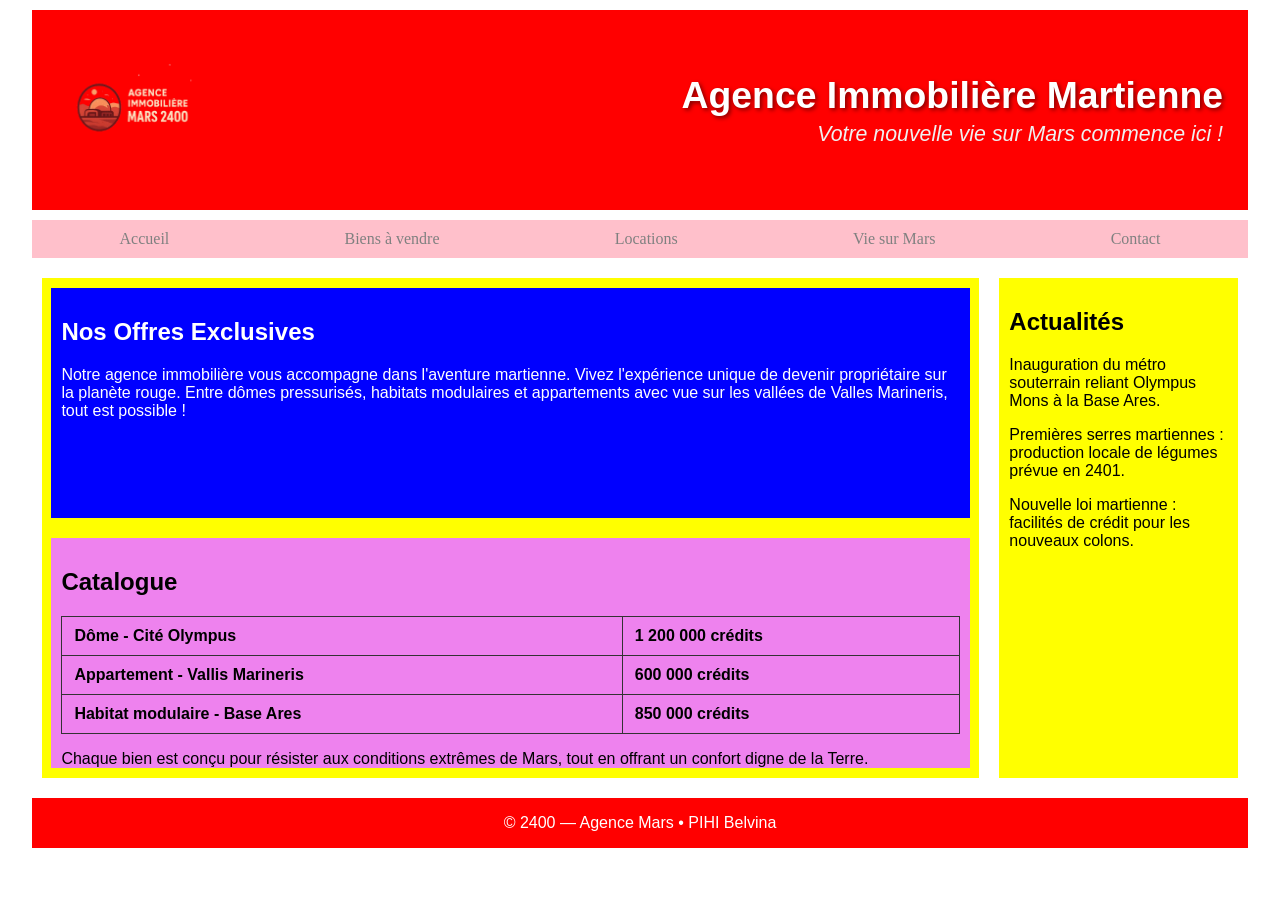
==== index.html @ 90ddd616 "first commit" ====
<!DOCTYPE html>
<html lang="fr">
<head>
    <meta charset="UTF-8">
    <meta name="viewport" content="width=device-width, initial-scale=1.0">
    <meta name="description" content="Agence immobilière martienne - Vente et location de biens sur Mars">
    <meta name="author" content="PIHI Belvina">
    <meta name="keywords" content="Mars, immobilier, agence, location, vente, habitat martien">
    <title>Agence Immobilière Martienne - Votre nouvelle vie sur Mars</title>
    <link rel="stylesheet" href="style.css" type="text/css">
</head>

<body>
    <div id="global">
        <div id="entete">
            <div id="logo">
                <img src="logo-sans-fond-blanc.png" alt="Logo de l'Agence Immobilière Martienne" width="300" />
            </div>
            
            <div id="texte-entete">
                <h1>Agence Immobilière Martienne</h1>
                <p class="slogan">Votre nouvelle vie sur Mars commence ici !</p>
            </div>
        </div>

        <div id="navigation">
            <ul>
                <li><a href="index.html">Accueil</a></li>
                <li><a href="page/biens.html">Biens à vendre</a></li>
                <li><a href="page/locations.html">Locations</a></li>
                <li><a href="page/vie.html">Vie sur Mars</a></li>
                <li><a href="page/contact.html">Contact</a></li>
            </ul>
        </div>

        <div id="midpage">
            
            <div id="contenu">
                <div id="info1">
                    <h2>Nos Offres Exclusives</h2>
                    <p>
                        Notre agence immobilière vous accompagne dans l'aventure martienne.  
                        Vivez l'expérience unique de devenir propriétaire sur la planète rouge.  
                        Entre dômes pressurisés, habitats modulaires et appartements avec vue  
                        sur les vallées de Valles Marineris, tout est possible !
                    </p>
                </div>
                
                <div id="info2">
                    <h2>Catalogue</h2>
                    
                    <table border="1">
                        <tr>
                            <td>Dôme - Cité Olympus</td>
                            <td>1 200 000 crédits</td>
                        </tr>
                        <tr>
                            <td>Appartement - Vallis Marineris</td>
                            <td>600 000 crédits</td>
                        </tr>
                        <tr>
                            <td>Habitat modulaire - Base Ares</td>
                            <td>850 000 crédits</td>
                        </tr>
                    </table>
                    
                    <p>
                        Chaque bien est conçu pour résister aux conditions extrêmes de Mars,  
                        tout en offrant un confort digne de la Terre.
                    </p>
                </div>
            </div>
            <div id="aside">
                <h2>Actualités</h2>
                <p>Inauguration du métro souterrain reliant Olympus Mons à la Base Ares.</p>
                <p>Premières serres martiennes : production locale de légumes prévue en 2401.</p>
                <p>Nouvelle loi martienne : facilités de crédit pour les nouveaux colons.</p>
            </div>
        </div>
        <div id="pied">
            <p>© 2400 — Agence Mars • PIHI Belvina</p>
        </div>
    </div>
</body>
</html>
---- style.css ----
@font-face {
    font-family: 'permanent_markerregular';
    src: url('PermanentMarker-webfont.eot');
    src: url('PermanentMarker-webfont.eot?#iefix') format('embedded-opentype'),
         url('PermanentMarker-webfont.woff2') format('woff2'),
         url('PermanentMarker-webfont.woff') format('woff'),
         url('PermanentMarker-webfont.ttf') format('truetype'),
         url('PermanentMarker-webfont.svg#permanent_markerregular') format('svg');
    font-weight: normal;
    font-style: normal;
}

body {
    background: url("../img/arriere-plan-flou.jpg") fixed repeat top left;
    margin: 0;
    padding: 0;
    font-family: Arial, sans-serif;
}

#global {
    width: 95%;
    display: flex;
    margin: 10px auto;
    flex-direction: column;
    gap: 10px;
}


#entete {
    background-color: red;
    padding: 25px;
    display: flex;
    align-items: center;
    justify-content: space-between;
    height: 150px;
}


#logo img {
    max-height: 100px;
    width: auto;
}


#texte-entete {
    text-align: right;
    color: white;
    flex: 1;
    margin-left: 20px;
}

#texte-entete h1 {
    font-size: 28pt;
    color: white;
    margin: 0;
    text-shadow: 2px 2px 4px rgba(0,0,0,0.5);
}

.slogan {
    font-size: 16pt;
    font-style: italic;
    margin: 5px 0 0 0;
    color: #f0f0f0;
}


#navigation {
    width: 100%;
    background-color: pink;
    text-align: center;
}

#navigation ul {
    list-style-type: none;
    display: flex;
    justify-content: space-around;
    font-family: 'permanent_markerregular';
    margin: 0;
    padding: 10px 0;
    background: none;
    width: 100%;
}


#navigation a {
    text-decoration: none;
    color: grey;
    padding: 8px 15px;
    border-radius: 6px;
    transition: 0.3s ease;
}


#navigation a:hover {
    color: white;
    background-color: #b93f2b;
}

#midpage {
    display: flex;
    justify-content: space-between;
    background-color: none;
    padding: 10px;
    gap: 20px;
    width: 100%;
    box-sizing: border-box;
    min-height: 500px;
}

#contenu {
    background-color: yellow;
    display: flex;
    flex-direction: column;
    justify-content: space-around;
    align-items: center;
    min-height: 500px;
    width: 100%;
}

#info1 {
    background-color: blue;
    height: 230px;
    width: 98%;
    padding: 10px;
    box-sizing: border-box;
    color: white;
}

#info2 {
    background-color: violet;
    height: 230px;
    width: 98%;
    padding: 10px;
    box-sizing: border-box;
}

#info2 table {
    width: 100%;
    border-collapse: collapse;
    margin-top: 10px;
    font-weight: bold;
}

#info2 td, #info2 th {
    border: 1px solid #333;
    padding: 10px 12px;
    text-align: left;
}


#aside {
    background-color: yellow;
    height: 100%;
    width: 25%;
    min-height: 500px;
    padding: 10px;
    box-sizing: border-box;
}

#pied {
    background-color: red;
    text-align: center;
    height: 50px;
    display: flex;
    align-items: center;
    justify-content: center;
    color: white;
}
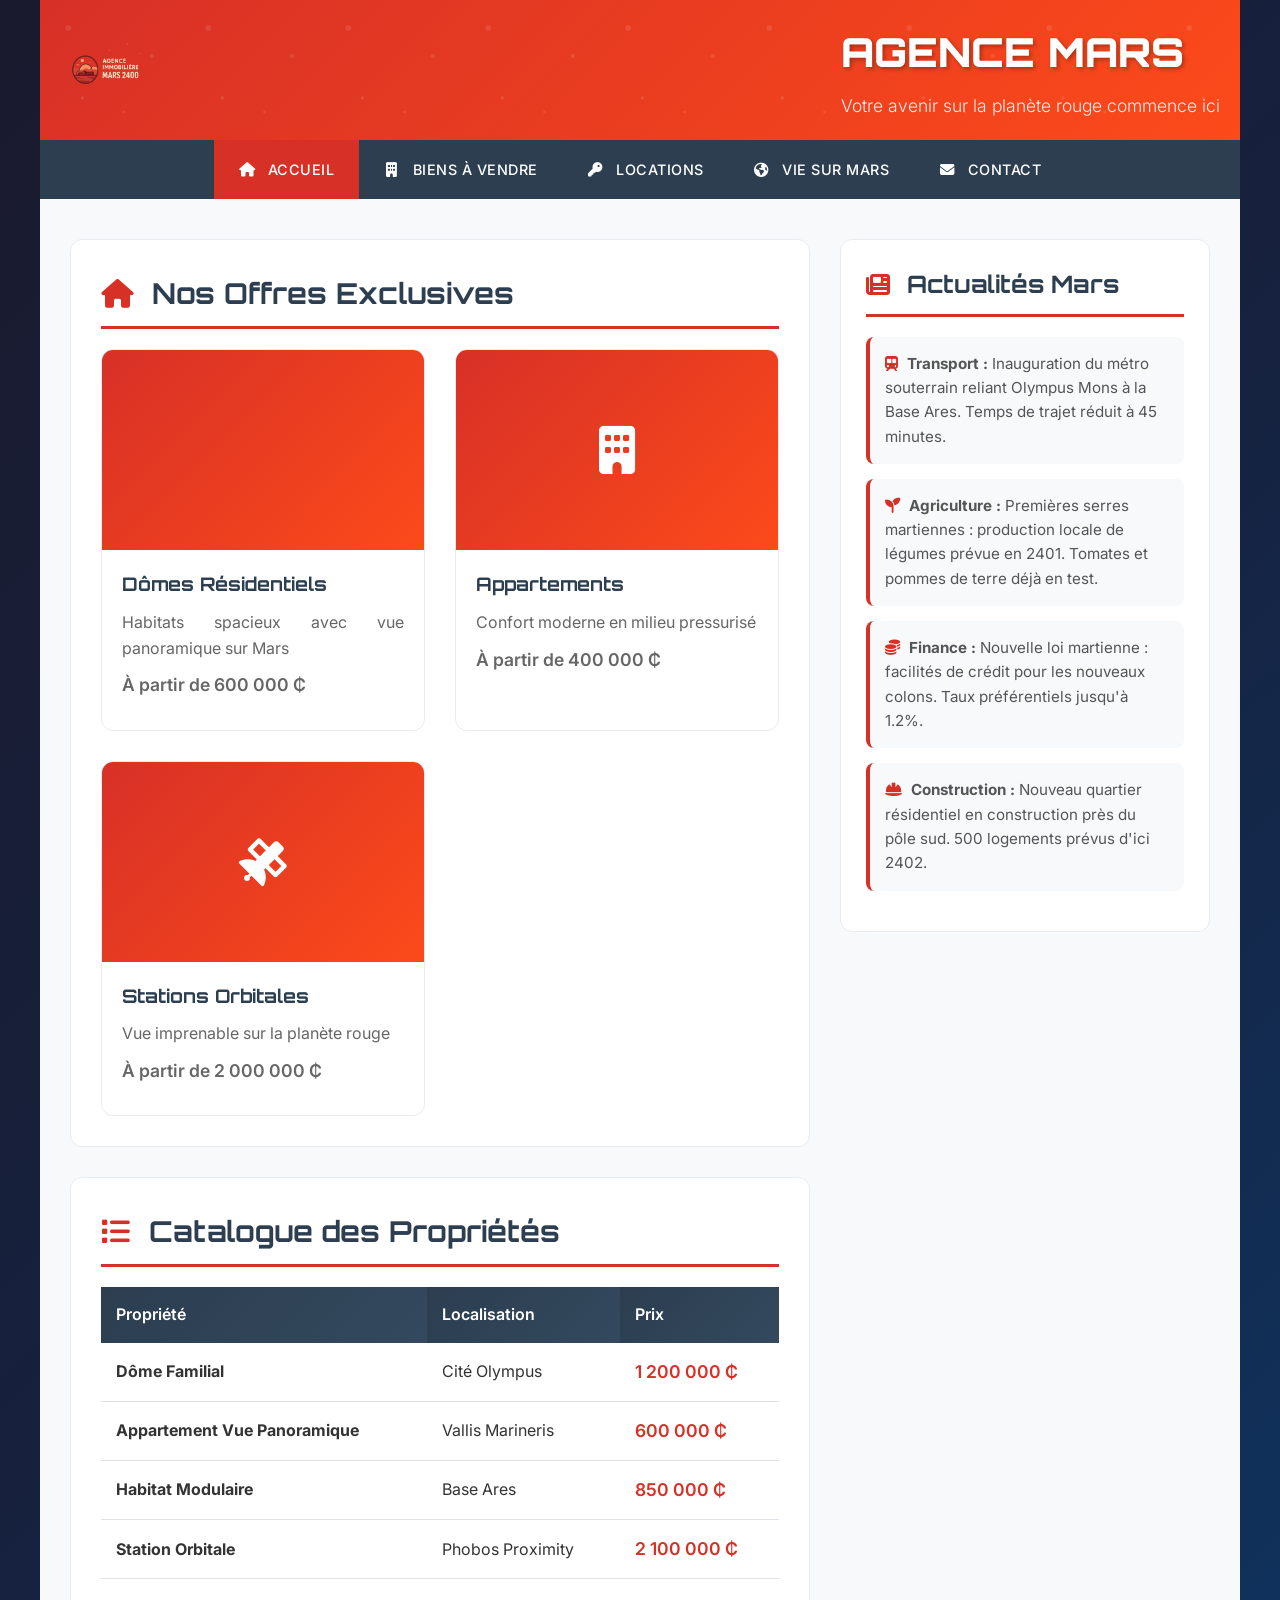
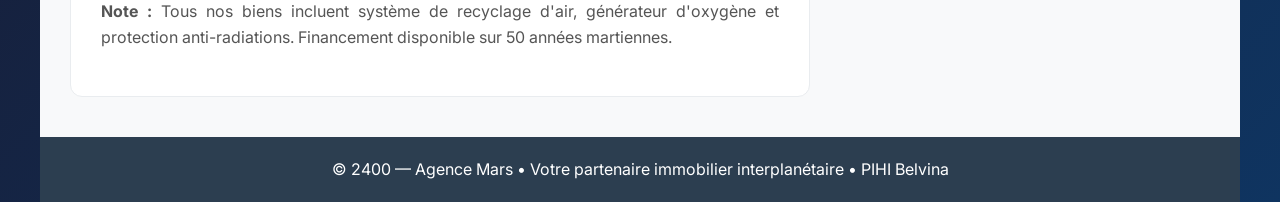
==== commit 49d7b845: "add burger menu" ====
--- a/index.html
+++ b/index.html
@@ -1,85 +1,148 @@
 <!DOCTYPE html>
 <html lang="fr">
 <head>
+    <meta name="description" content="Agence Mars - Votre partenaire immobilier sur la planète rouge">
+    <meta name="author" content="PIHI Belvina">
+    <meta name="keywords" content="Immobilier Mars, Dômes, Habitats, Planète rouge">
     <meta charset="UTF-8">
     <meta name="viewport" content="width=device-width, initial-scale=1.0">
-    <meta name="description" content="Agence immobilière martienne - Vente et location de biens sur Mars">
-    <meta name="author" content="PIHI Belvina">
-    <meta name="keywords" content="Mars, immobilier, agence, location, vente, habitat martien">
-    <title>Agence Immobilière Martienne - Votre nouvelle vie sur Mars</title>
-    <link rel="stylesheet" href="style.css" type="text/css">
+    <link rel="icon" href="favicon.ico" type="image/x-icon">
+    <link rel="stylesheet" href="https://cdnjs.cloudflare.com/ajax/libs/font-awesome/6.4.0/css/all.min.css">
+    <link rel="stylesheet" href="css/style.css">
+    <title>Agence Mars - Immobilier sur la Planète Rouge</title>
 </head>
-
 <body>
     <div id="global">
-        <div id="entete">
-            <div id="logo">
-                <img src="logo-sans-fond-blanc.png" alt="Logo de l'Agence Immobilière Martienne" width="300" />
+        <header id="entete">
+            <div class="header-content">
+                <div id="logo">
+                    <img src="./logo-sans-fond-blanc.png" alt="Logo Agence Mars"/>
+                </div>
+                <div class="header-text">
+                    <h1>AGENCE MARS</h1>
+                    <p>Votre avenir sur la planète rouge commence ici</p>
+                </div>
+                <button class="menu-toggle" aria-label="Menu">
+                    <i class="fas fa-bars"></i>
+                </button>
             </div>
-            
-            <div id="texte-entete">
-                <h1>Agence Immobilière Martienne</h1>
-                <p class="slogan">Votre nouvelle vie sur Mars commence ici !</p>
-            </div>
-        </div>
+        </header>
 
-        <div id="navigation">
+        <nav id="navigation">
             <ul>
-                <li><a href="index.html">Accueil</a></li>
-                <li><a href="page/biens.html">Biens à vendre</a></li>
-                <li><a href="page/locations.html">Locations</a></li>
-                <li><a href="page/vie.html">Vie sur Mars</a></li>
-                <li><a href="page/contact.html">Contact</a></li>
+                <li><a href="index.html" class="active"><i class="fas fa-home"></i> Accueil</a></li>
+                <li><a href="biens.html"><i class="fas fa-building"></i> Biens à vendre</a></li>
+                <li><a href="locations.html"><i class="fas fa-key"></i> Locations</a></li>
+                <li><a href="vie-mars.html"><i class="fas fa-globe-americas"></i> Vie sur Mars</a></li>
+                <li><a href="contact.html"><i class="fas fa-envelope"></i> Contact</a></li>
             </ul>
-        </div>
+        </nav>
 
-        <div id="midpage">
-            
+        <main id="midpage">
             <div id="contenu">
-                <div id="info1">
-                    <h2>Nos Offres Exclusives</h2>
-                    <p>
-                        Notre agence immobilière vous accompagne dans l'aventure martienne.  
-                        Vivez l'expérience unique de devenir propriétaire sur la planète rouge.  
-                        Entre dômes pressurisés, habitats modulaires et appartements avec vue  
-                        sur les vallées de Valles Marineris, tout est possible !
-                    </p>
+                <div class="content-card">
+                    <h2><i class="fas fa-home"></i> Nos Offres Exclusives</h2>
+                    <div class="property-grid">
+                        <div class="property-card">
+                            <div class="property-image">
+                                <i class="fas fa-dome"></i>
+                            </div>
+                            <div class="property-info">
+                                <h3>Dômes Résidentiels</h3>
+                                <p>Habitats spacieux avec vue panoramique sur Mars</p>
+                                <p class="price">À partir de 600 000 ₵</p>
+                            </div>
+                        </div>
+                        <div class="property-card">
+                            <div class="property-image">
+                                <i class="fas fa-building"></i>
+                            </div>
+                            <div class="property-info">
+                                <h3>Appartements</h3>
+                                <p>Confort moderne en milieu pressurisé</p>
+                                <p class="price">À partir de 400 000 ₵</p>
+                            </div>
+                        </div>
+                        <div class="property-card">
+                            <div class="property-image">
+                                <i class="fas fa-satellite"></i>
+                            </div>
+                            <div class="property-info">
+                                <h3>Stations Orbitales</h3>
+                                <p>Vue imprenable sur la planète rouge</p>
+                                <p class="price">À partir de 2 000 000 ₵</p>
+                            </div>
+                        </div>
+                    </div>
                 </div>
-                
-                <div id="info2">
-                    <h2>Catalogue</h2>
-                    
-                    <table border="1">
-                        <tr>
-                            <td>Dôme - Cité Olympus</td>
-                            <td>1 200 000 crédits</td>
-                        </tr>
-                        <tr>
-                            <td>Appartement - Vallis Marineris</td>
-                            <td>600 000 crédits</td>
-                        </tr>
-                        <tr>
-                            <td>Habitat modulaire - Base Ares</td>
-                            <td>850 000 crédits</td>
-                        </tr>
+
+                <div class="content-card">
+                    <h2><i class="fas fa-list"></i> Catalogue des Propriétés</h2>
+                    <table class="property-table">
+                        <thead>
+                            <tr>
+                                <th>Propriété</th>
+                                <th>Localisation</th>
+                                <th>Prix</th>
+                            </tr>
+                        </thead>
+                        <tbody>
+                            <tr>
+                                <td><strong>Dôme Familial</strong></td>
+                                <td>Cité Olympus</td>
+                                <td class="price">1 200 000 ₵</td>
+                            </tr>
+                            <tr>
+                                <td><strong>Appartement Vue Panoramique</strong></td>
+                                <td>Vallis Marineris</td>
+                                <td class="price">600 000 ₵</td>
+                            </tr>
+                            <tr>
+                                <td><strong>Habitat Modulaire</strong></td>
+                                <td>Base Ares</td>
+                                <td class="price">850 000 ₵</td>
+                            </tr>
+                            <tr>
+                                <td><strong>Station Orbitale</strong></td>
+                                <td>Phobos Proximity</td>
+                                <td class="price">2 100 000 ₵</td>
+                            </tr>
+                        </tbody>
                     </table>
-                    
-                    <p>
-                        Chaque bien est conçu pour résister aux conditions extrêmes de Mars,  
-                        tout en offrant un confort digne de la Terre.
+                    <p class="mt-3">
+                        <strong>Note :</strong> Tous nos biens incluent système de recyclage d'air, 
+                        générateur d'oxygène et protection anti-radiations. Financement disponible 
+                        sur 50 années martiennes.
                     </p>
                 </div>
             </div>
-            <div id="aside">
-                <h2>Actualités</h2>
-                <p>Inauguration du métro souterrain reliant Olympus Mons à la Base Ares.</p>
-                <p>Premières serres martiennes : production locale de légumes prévue en 2401.</p>
-                <p>Nouvelle loi martienne : facilités de crédit pour les nouveaux colons.</p>
-            </div>
-        </div>
-        <div id="pied">
-            <p>© 2400 — Agence Mars • PIHI Belvina</p>
-        </div>
+
+            <aside id="aside">
+                <h2><i class="fas fa-newspaper"></i> Actualités Mars</h2>
+                
+                <div class="news-item">
+                    <p><strong><i class="fas fa-subway"></i> Transport :</strong> Inauguration du métro souterrain reliant Olympus Mons à la Base Ares. Temps de trajet réduit à 45 minutes.</p>
+                </div>
+
+                <div class="news-item">
+                    <p><strong><i class="fas fa-seedling"></i> Agriculture :</strong> Premières serres martiennes : production locale de légumes prévue en 2401. Tomates et pommes de terre déjà en test.</p>
+                </div>
+
+                <div class="news-item">
+                    <p><strong><i class="fas fa-coins"></i> Finance :</strong> Nouvelle loi martienne : facilités de crédit pour les nouveaux colons. Taux préférentiels jusqu'à 1.2%.</p>
+                </div>
+
+                <div class="news-item">
+                    <p><strong><i class="fas fa-hard-hat"></i> Construction :</strong> Nouveau quartier résidentiel en construction près du pôle sud. 500 logements prévus d'ici 2402.</p>
+                </div>
+            </aside>
+        </main>
+
+        <footer id="pied">
+            <p>&copy; 2400 — Agence Mars • Votre partenaire immobilier interplanétaire • PIHI Belvina</p>
+        </footer>
     </div>
+
+    <script src="js/script.js"></script>
 </body>
 </html>
--- a/css/style.css
+++ b/css/style.css
@@ -0,0 +1,460 @@
+@import url('https://fonts.googleapis.com/css2?family=Inter:wght@300;400;500;600;700&family=Orbitron:wght@400;700;900&display=swap');
+
+* {
+    margin: 0;
+    padding: 0;
+    box-sizing: border-box;
+}
+
+body {
+    font-family: 'Inter', sans-serif;
+    line-height: 1.6;
+    color: #333;
+    background: linear-gradient(135deg, #1a1a2e 0%, #16213e 50%, #0f3460 100%);
+    min-height: 100vh;
+}
+
+#global {
+    max-width: 1200px;
+    margin: 0 auto;
+    background: white;
+    min-height: 100vh;
+    display: flex;
+    flex-direction: column;
+}
+
+/* Header Section */
+#entete {
+    background: linear-gradient(135deg, #d73027 0%, #fc4a1a 100%);
+    color: white;
+    padding: 20px;
+    position: relative;
+    overflow: hidden;
+}
+
+#entete::before {
+    content: '';
+    position: absolute;
+    top: 0;
+    left: 0;
+    right: 0;
+    bottom: 0;
+    background: url('data:image/svg+xml,<svg xmlns="http://www.w3.org/2000/svg" viewBox="0 0 100 100"><circle cx="20" cy="20" r="2" fill="rgba(255,255,255,0.1)"/><circle cx="80" cy="40" r="1.5" fill="rgba(255,255,255,0.1)"/><circle cx="60" cy="80" r="1" fill="rgba(255,255,255,0.1)"/><circle cx="30" cy="70" r="1.2" fill="rgba(255,255,255,0.1)"/></svg>') repeat;
+    pointer-events: none;
+}
+
+.header-content {
+    display: flex;
+    align-items: center;
+    justify-content: space-between;
+    position: relative;
+    z-index: 2;
+}
+
+#logo {
+    display: flex;
+    align-items: center;
+    gap: 15px;
+}
+
+#logo img {
+    height: 60px;
+    width: auto;
+}
+
+.header-text h1 {
+    font-family: 'Orbitron', monospace;
+    font-size: 2.5rem;
+    font-weight: 900;
+    margin-bottom: 8px;
+    text-shadow: 2px 2px 4px rgba(0,0,0,0.3);
+}
+
+.header-text p {
+    font-size: 1.1rem;
+    opacity: 0.9;
+    font-weight: 300;
+}
+
+/* Navigation */
+#navigation {
+    background: #2c3e50;
+    position: sticky;
+    top: 0;
+    z-index: 100;
+}
+
+#navigation ul {
+    list-style: none;
+    display: flex;
+    justify-content: center;
+    flex-wrap: wrap;
+}
+
+#navigation li {
+    margin: 0;
+}
+
+#navigation a {
+    display: block;
+    color: white;
+    text-decoration: none;
+    padding: 18px 25px;
+    font-weight: 500;
+    text-transform: uppercase;
+    letter-spacing: 0.5px;
+    font-size: 0.9rem;
+    transition: all 0.3s ease;
+    position: relative;
+}
+
+#navigation a i {
+    margin-right: 8px;
+    width: 16px;
+    text-align: center;
+}
+
+#navigation a:hover {
+    background: #d73027;
+    color: white;
+}
+
+#navigation a.active {
+    background: #d73027;
+}
+
+/* Menu Burger */
+.menu-toggle {
+    display: none;
+    background: none;
+    border: none;
+    color: white;
+    font-size: 1.5rem;
+    cursor: pointer;
+    padding: 10px;
+}
+
+/* Main Content Area */
+#midpage {
+    display: grid;
+    grid-template-columns: 2fr 1fr;
+    gap: 30px;
+    padding: 40px 30px;
+    background: #f8f9fa;
+    flex: 1;
+}
+
+#contenu {
+    display: flex;
+    flex-direction: column;
+    gap: 30px;
+}
+
+.content-card {
+    background: white;
+    border-radius: 12px;
+    padding: 30px;
+    border: 1px solid #e9ecef;
+}
+
+.content-card h2 {
+    font-family: 'Orbitron', monospace;
+    color: #2c3e50;
+    margin-bottom: 20px;
+    font-size: 1.8rem;
+    border-bottom: 3px solid #d73027;
+    padding-bottom: 10px;
+}
+
+.content-card h2 i {
+    margin-right: 10px;
+    color: #d73027;
+}
+
+.content-card p {
+    color: #555;
+    margin-bottom: 15px;
+    text-align: justify;
+}
+
+/* Property Table */
+.property-table {
+    width: 100%;
+    border-collapse: collapse;
+    margin: 20px 0;
+}
+
+.property-table th {
+    background: linear-gradient(135deg, #2c3e50, #34495e);
+    color: white;
+    padding: 15px;
+    text-align: left;
+    font-weight: 600;
+}
+
+.property-table td {
+    padding: 15px;
+    border-bottom: 1px solid #dee2e6;
+}
+
+.property-table tr:hover {
+    background: #f8f9fa;
+}
+
+.price {
+    color: #d73027;
+    font-weight: 600;
+    font-size: 1.1rem;
+}
+
+/* Features List */
+.features-list {
+    list-style: none;
+    padding: 0;
+}
+
+.features-list li {
+    padding: 10px 0;
+    border-bottom: 1px solid #eee;
+}
+
+.features-list li i {
+    color: #d73027;
+    margin-right: 10px;
+    width: 20px;
+}
+
+/* Contact Info */
+.contact-info p {
+    padding: 8px 0;
+}
+
+.contact-info i {
+    color: #d73027;
+    margin-right: 10px;
+    width: 20px;
+}
+
+/* Property Grid */
+.property-grid {
+    display: grid;
+    grid-template-columns: repeat(auto-fit, minmax(300px, 1fr));
+    gap: 30px;
+    margin-top: 20px;
+}
+
+.property-card {
+    background: white;
+    border-radius: 12px;
+    overflow: hidden;
+    border: 1px solid #e9ecef;
+}
+
+.property-image {
+    width: 100%;
+    height: 200px;
+    background: linear-gradient(135deg, #d73027, #fc4a1a);
+    display: flex;
+    align-items: center;
+    justify-content: center;
+    color: white;
+    font-size: 3rem;
+}
+
+.property-info {
+    padding: 20px;
+}
+
+.property-info h3 {
+    color: #2c3e50;
+    margin-bottom: 10px;
+    font-family: 'Orbitron', monospace;
+}
+
+.property-info p {
+    color: #666;
+    margin-bottom: 10px;
+}
+
+/* Image Gallery */
+.image-gallery {
+    display: grid;
+    grid-template-columns: repeat(auto-fit, minmax(250px, 1fr));
+    gap: 20px;
+    margin-top: 20px;
+}
+
+.gallery-item {
+    background: linear-gradient(135deg, #d73027, #fc4a1a);
+    height: 150px;
+    border-radius: 8px;
+    display: flex;
+    align-items: center;
+    justify-content: center;
+    color: white;
+    font-size: 2rem;
+}
+
+/* Sidebar */
+#aside {
+    background: white;
+    border-radius: 12px;
+    padding: 25px;
+    height: fit-content;
+    border: 1px solid #e9ecef;
+}
+
+#aside h2 {
+    font-family: 'Orbitron', monospace;
+    color: #2c3e50;
+    margin-bottom: 20px;
+    border-bottom: 3px solid #d73027;
+    padding-bottom: 10px;
+}
+
+#aside h2 i {
+    margin-right: 10px;
+    color: #d73027;
+}
+
+.news-item {
+    background: #f8f9fa;
+    padding: 15px;
+    border-radius: 8px;
+    margin-bottom: 15px;
+    border-left: 4px solid #d73027;
+}
+
+.news-item p {
+    margin: 0;
+    color: #555;
+    font-size: 0.95rem;
+}
+
+.news-item strong i {
+    margin-right: 5px;
+    color: #d73027;
+}
+
+/* Footer */
+#pied {
+    background: #2c3e50;
+    color: white;
+    text-align: center;
+    padding: 20px;
+    margin-top: auto;
+}
+
+/* Responsive Design */
+@media (max-width: 768px) {
+    .header-content {
+        flex-direction: column;
+        text-align: center;
+        gap: 20px;
+    }
+
+    .header-text h1 {
+        font-size: 2rem;
+    }
+
+    /* Menu Burger Styles */
+    .menu-toggle {
+        display: block;
+        position: absolute;
+        top: 20px;
+        right: 20px;
+        z-index: 1000;
+    }
+
+    #navigation {
+        position: relative;
+    }
+
+    #navigation ul {
+        display: none;
+        flex-direction: column;
+        width: 100%;
+        position: absolute;
+        top: 100%;
+        left: 0;
+        background: #2c3e50;
+        box-shadow: 0 2px 10px rgba(0,0,0,0.1);
+    }
+
+    #navigation ul.show {
+        display: flex;
+    }
+
+    #navigation li {
+        width: 100%;
+    }
+
+    #navigation a {
+        padding: 15px 20px;
+        border-bottom: 1px solid #34495e;
+        text-align: left;
+    }
+
+    #midpage {
+        grid-template-columns: 1fr;
+        padding: 20px;
+        gap: 20px;
+    }
+
+    .content-card {
+        padding: 20px;
+    }
+
+    .property-table {
+        font-size: 0.9rem;
+    }
+
+    .property-table th,
+    .property-table td {
+        padding: 10px;
+    }
+
+    .property-grid {
+        grid-template-columns: 1fr;
+    }
+}
+
+@media (max-width: 480px) {
+    #global {
+        margin: 0;
+    }
+
+    #entete {
+        padding: 15px;
+    }
+
+    .header-text h1 {
+        font-size: 1.5rem;
+    }
+
+    .header-text p {
+        font-size: 1rem;
+    }
+
+    .content-card {
+        padding: 15px;
+    }
+
+    .content-card h2 {
+        font-size: 1.4rem;
+    }
+
+    #aside {
+        padding: 15px;
+    }
+
+    .menu-toggle {
+        top: 15px;
+        right: 15px;
+    }
+}
+
+/* Utility Classes */
+.text-center { text-align: center; }
+.mt-3 { margin-top: 1rem; }
+.mb-3 { margin-bottom: 1rem; }
